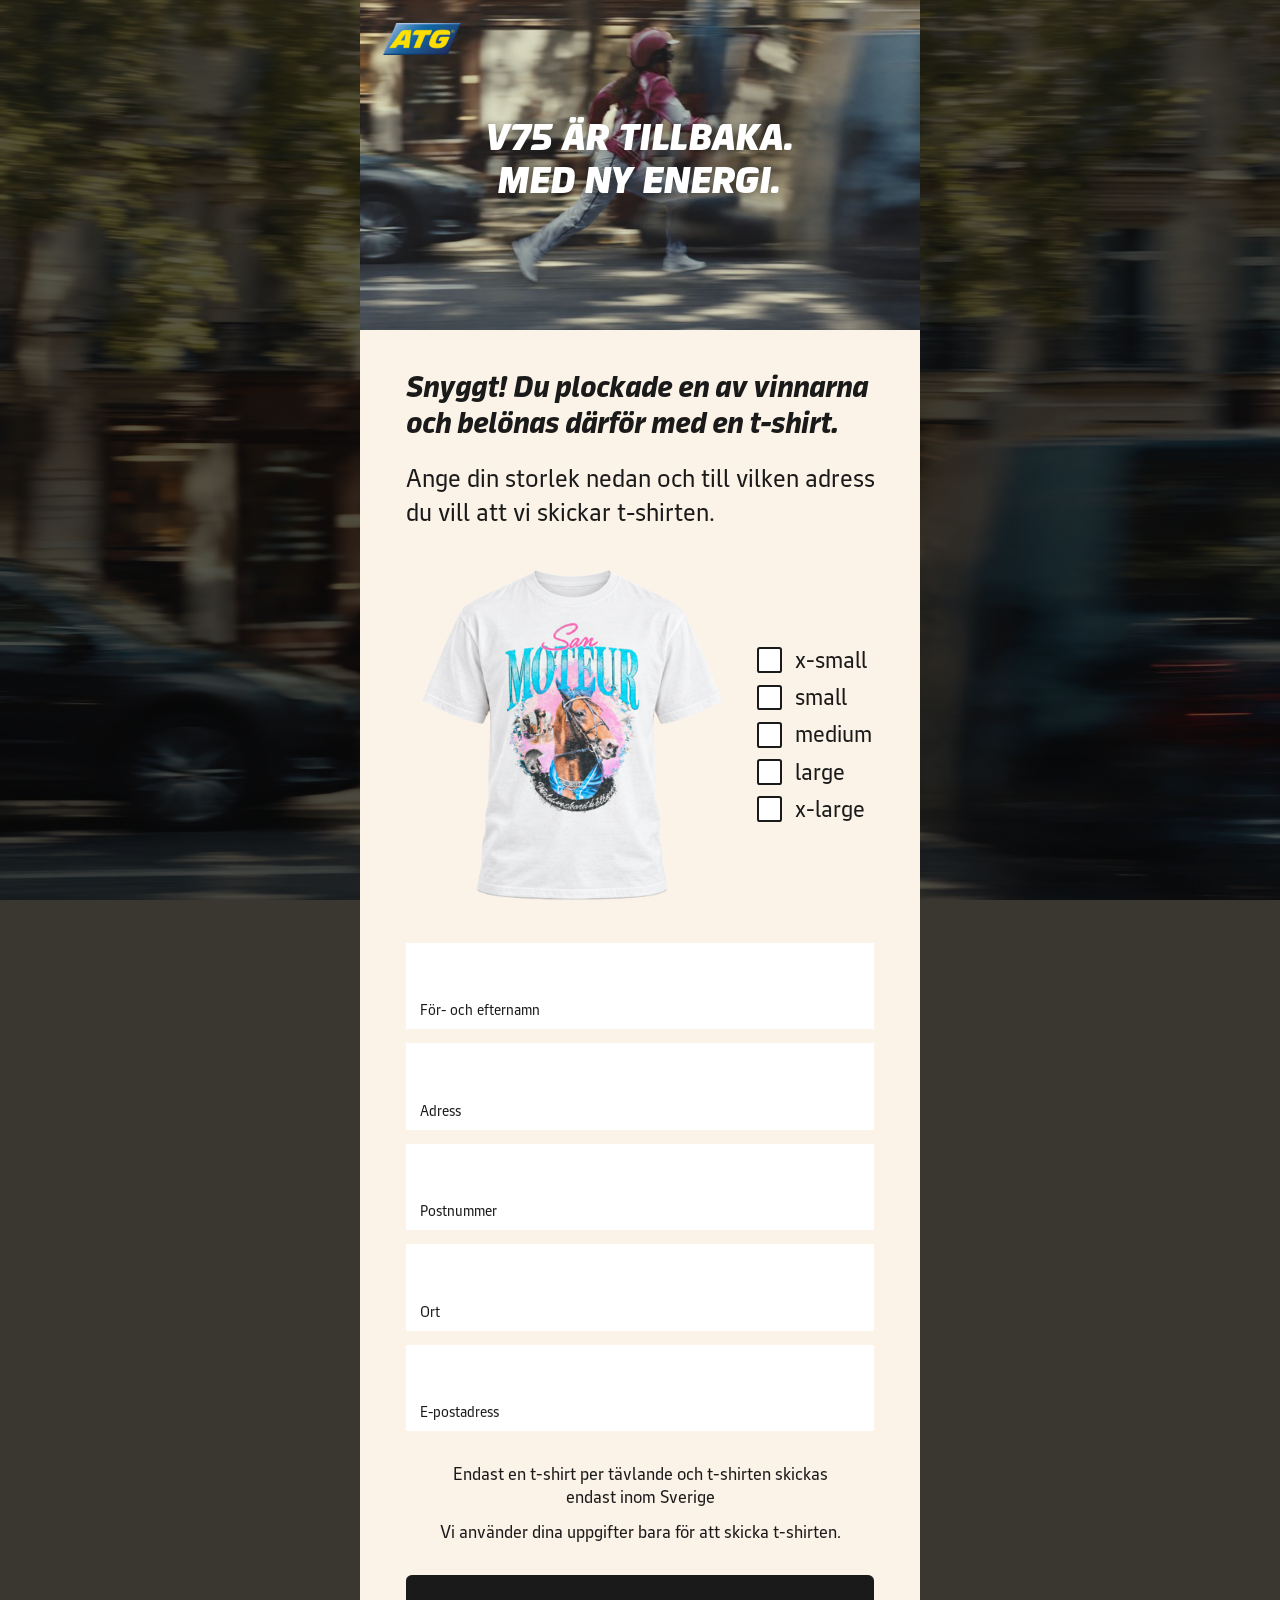
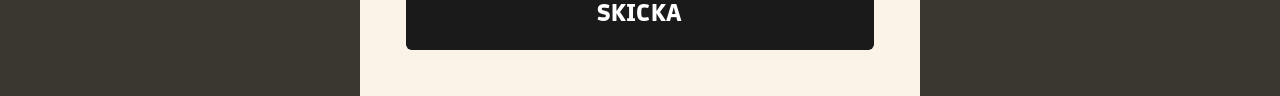
==== index.html @ 5b674ed3 "Skala layouten med kolumnbredden så proportionerna följer Claude Design-skissen Co-Authored-By: Clau" ====
<!doctype html>
<html lang="sv">
<head>
  <meta charset="utf-8">
  <meta name="viewport" content="width=device-width, initial-scale=1">
  <title>V75 är tillbaka. Hämta din t-shirt | ATG</title>
  <meta name="description" content="Snyggt! Du plockade en av vinnarna och belönas därför med en t-shirt.">
  <meta name="robots" content="noindex, nofollow">
  <meta name="theme-color" content="#3A3630">

  <meta property="og:type" content="website">
  <meta property="og:locale" content="sv_SE">
  <meta property="og:title" content="V75 är tillbaka. Med ny energi.">
  <meta property="og:description" content="Snyggt! Du plockade en av vinnarna och belönas därför med en t-shirt.">
  <meta property="og:url" content="https://shinyhappydaniel.github.io/atg-v75-kampanjsida/">
  <meta property="og:image" content="https://shinyhappydaniel.github.io/atg-v75-kampanjsida/img/og.jpg">
  <meta property="og:image:width" content="1200">
  <meta property="og:image:height" content="630">
  <meta name="twitter:card" content="summary_large_image">

  <link rel="icon" type="image/png" href="img/favicon.png">
  <link rel="apple-touch-icon" href="img/apple-touch-icon.png">
  <link rel="preload" href="fonts/ATGRubrik.woff2" as="font" type="font/woff2" crossorigin>
  <link rel="preload" href="fonts/ATGText-ExtraBoldItalic.woff2" as="font" type="font/woff2" crossorigin>
  <link rel="preload" href="fonts/ATGText-Regular.woff2" as="font" type="font/woff2" crossorigin>
  <link rel="stylesheet" href="styles.css?v=3">
</head>
<body>
  <div class="page">

    <header class="hero">
      <img class="hero__logo" src="img/atg-logo.png" width="54" height="22" alt="ATG">
      <h1 class="hero__title">V75 är tillbaka.<br>Med ny energi.</h1>
    </header>

    <main class="content">

      <div class="intro">
        <h2 class="intro__title">Snyggt! Du plockade en av vinnarna <br>och belönas därför med en t-shirt.</h2>
        <p class="intro__text">Ange din storlek nedan och till vilken adress <br>du vill att vi skickar <span class="nobr">t-shirten.</span></p>
      </div>

      <form class="form" id="tshirt-form" novalidate>

        <fieldset class="sizes">
          <legend class="visually-hidden">Storlek</legend>
          <img class="sizes__image" src="img/tshirt.png" width="422" height="455" alt="Vit t-shirt med San Moteur-tryck">
          <div class="sizes__list">
            <label class="size"><input type="radio" name="storlek" value="x-small" required> <span>x-small</span></label>
            <label class="size"><input type="radio" name="storlek" value="small"> <span>small</span></label>
            <label class="size"><input type="radio" name="storlek" value="medium"> <span>medium</span></label>
            <label class="size"><input type="radio" name="storlek" value="large"> <span>large</span></label>
            <label class="size"><input type="radio" name="storlek" value="x-large"> <span>x-large</span></label>
          </div>
        </fieldset>

        <div class="fields">
          <div class="field">
            <input id="f-namn" name="namn" type="text" autocomplete="name" required>
            <label for="f-namn">För- och efternamn</label>
          </div>
          <div class="field">
            <input id="f-adress" name="adress" type="text" autocomplete="street-address" required>
            <label for="f-adress">Adress</label>
          </div>
          <div class="field">
            <input id="f-postnr" name="postnummer" type="text" inputmode="numeric" autocomplete="postal-code" pattern="[0-9]{3} ?[0-9]{2}" maxlength="6" title="Fem siffror, till exempel 123 45" required>
            <label for="f-postnr">Postnummer</label>
          </div>
          <div class="field">
            <input id="f-ort" name="ort" type="text" autocomplete="address-level2" required>
            <label for="f-ort">Ort</label>
          </div>
          <div class="field">
            <input id="f-epost" name="epost" type="email" autocomplete="email" required>
            <label for="f-epost">E-postadress</label>
          </div>
        </div>

        <!-- Fälla för spambottar. Människor ser den aldrig. -->
        <div class="trap" aria-hidden="true">
          <label for="f-honey">Lämna tomt</label>
          <input id="f-honey" name="_honey" type="text" tabindex="-1" autocomplete="off">
        </div>

        <div class="terms">
          <p class="disclaimer">Endast en t-shirt per tävlande och t-shirten skickas <br>endast inom Sverige</p>
          <p class="disclaimer disclaimer--privacy">Vi använder dina uppgifter bara för att skicka <span class="nobr">t-shirten.</span></p>
        </div>

        <button class="submit" type="submit">Skicka</button>

        <p class="status" id="form-status" role="status" aria-live="polite" hidden></p>

      </form>
    </main>
  </div>

  <script src="script.js?v=1"></script>
</body>
</html>
---- styles.css ----
/* ATG V75: kampanjsida (t-shirt)
   Typsnitt: ATG Rubrik (hero-rubrik), ATG Text (allt annat).

   Skalning: skissen är ritad i 390 px. Alla mått anges i designpixlar (var(--u))
   och växer med kolumnen, från 390 px upp till max 560 px. Då ser sidan ut exakt
   som Claude Design-skissen på varje bredd. Under 390 px står måtten still och
   texten bryts fritt i stället. */

@font-face { font-family: "ATG Rubrik"; src: url("fonts/ATGRubrik.woff2") format("woff2"); font-weight: 400; font-style: normal; font-display: swap; }
@font-face { font-family: "ATG Text"; src: url("fonts/ATGText-Regular.woff2") format("woff2"); font-weight: 400; font-style: normal; font-display: swap; }
@font-face { font-family: "ATG Text"; src: url("fonts/ATGText-Medium.woff2") format("woff2"); font-weight: 500; font-style: normal; font-display: swap; }
@font-face { font-family: "ATG Text"; src: url("fonts/ATGText-Bold.woff2") format("woff2"); font-weight: 700; font-style: normal; font-display: swap; }
@font-face { font-family: "ATG Text"; src: url("fonts/ATGText-BoldItalic.woff2") format("woff2"); font-weight: 700; font-style: italic; font-display: swap; }
@font-face { font-family: "ATG Text"; src: url("fonts/ATGText-ExtraBold.woff2") format("woff2"); font-weight: 800; font-style: normal; font-display: swap; }
@font-face { font-family: "ATG Text"; src: url("fonts/ATGText-ExtraBoldItalic.woff2") format("woff2"); font-weight: 800; font-style: italic; font-display: swap; }

:root {
  --bg: #FCF3E8;        /* cream */
  --ink: #1A1A1A;
  --ink-hover: #000000;
  --white: #FFFFFF;
  --hero-fallback: #3A3630;
  --backdrop-dim: rgba(0, 0, 0, 0.62);   /* mörkning av helskärmsbilden bakom kolumnen */
  --size-hover: #F3EADF;

  --column: 560px;                                                   /* kolumnens maxbredd */
  --u: clamp(1px, calc(100vw / 390), calc(var(--column) / 390));     /* 1 designpixel */
  --gutter: calc(32 * var(--u));                                     /* sidomarginal */

  --font-display: "ATG Rubrik", "ATG Text", Arial, sans-serif;
  --font-text: "ATG Text", Arial, sans-serif;
}

* { box-sizing: border-box; }

html, body { margin: 0; background: var(--bg); }

body {
  font-family: var(--font-text);
  color: var(--ink);
  -webkit-font-smoothing: antialiased;
}

/* Bredare skärmar än kolumnen: hero-bilden i helskärm, mörkad, bakom kolumnen */
@media (min-width: 561px) {
  html { background: var(--hero-fallback); }
  body { background: transparent; }   /* annars målas body-färgen över bilden */

  body::before {
    content: "";
    position: fixed;
    inset: 0;
    z-index: -1;
    background-color: var(--hero-fallback);
    background-image: linear-gradient(var(--backdrop-dim), var(--backdrop-dim)), url("img/hero@2x.jpg");
    background-size: cover;
    background-position: 50% 70%;
    background-repeat: no-repeat;
  }
}

.page {
  position: relative;
  width: 100%;
  max-width: var(--column);
  min-height: 100vh;
  margin: 0 auto;
  background: var(--bg);
  display: flex;
  flex-direction: column;
}

/* Hero */
.hero {
  position: relative;
  height: calc(230 * var(--u));
  padding: calc(24 * var(--u)) var(--gutter) calc(32 * var(--u));
  display: flex;
  align-items: center;
  justify-content: center;
  background-color: var(--hero-fallback);
  background-image: url("img/hero.jpg");
  background-image: -webkit-image-set(url("img/hero.jpg") 1x, url("img/hero@2x.jpg") 2x);
  background-image: image-set(url("img/hero.jpg") 1x, url("img/hero@2x.jpg") 2x);
  background-size: 136% auto;       /* samma utsnitt som mockupen */
  background-position: 49% 100%;
  background-repeat: no-repeat;
}

.hero__logo {
  position: absolute;
  top: calc(16 * var(--u));
  left: calc(16 * var(--u));
  width: calc(54 * var(--u));
  height: auto;
}

.hero__title {
  margin: 0;
  font-family: var(--font-display);
  font-weight: 400;
  font-size: calc(25 * var(--u));
  line-height: 1.2;
  letter-spacing: 0.01em;
  text-transform: uppercase;
  text-align: center;
  white-space: nowrap;
  color: var(--white);
  text-shadow: 0 1px 10px rgba(0, 0, 0, 0.35);
}

/* Innehåll */
.content {
  display: flex;
  flex-direction: column;
  gap: calc(20 * var(--u));
  padding: calc(28 * var(--u)) var(--gutter) calc(32 * var(--u));
}

.intro { display: flex; flex-direction: column; gap: calc(14 * var(--u)); }

.intro__title {
  margin: 0;
  font-weight: 800;
  font-style: italic;
  font-size: calc(20 * var(--u));
  line-height: 1.25;
  white-space: nowrap;
}

.intro__text {
  margin: 0;
  font-size: calc(17.3 * var(--u));
  line-height: 1.35;
  white-space: nowrap;
}

/* Storlek */
.form { display: flex; flex-direction: column; gap: calc(22 * var(--u)); }

.sizes {
  margin: 0;
  padding: 0;
  border: 0;
  min-width: 0;
  display: flex;
  align-items: center;
  gap: calc(16 * var(--u));
}

.sizes__image {
  width: 70%;
  max-width: calc(276 * var(--u));
  min-width: 0;
  height: auto;
  flex: 0 1 auto;
}

.sizes__list {
  display: flex;
  flex-direction: column;
  gap: calc(4 * var(--u));
  flex: 0 0 auto;
}

.size {
  display: flex;
  align-items: center;
  gap: calc(9 * var(--u));
  min-height: calc(22 * var(--u));
  font-size: calc(16 * var(--u));
  line-height: 1;
  white-space: nowrap;
  cursor: pointer;
}

.size input {
  appearance: none;
  -webkit-appearance: none;
  width: calc(18 * var(--u));
  height: calc(18 * var(--u));
  margin: 0;
  flex: 0 0 auto;
  border: calc(1.5 * var(--u)) solid var(--ink);
  border-radius: calc(2 * var(--u));
  background: var(--white);
  display: grid;
  place-content: center;
  cursor: pointer;
  transition: background 0.15s;
}
.size:hover input:not(:checked):not(:disabled) { background: var(--size-hover); }
.size input:checked::before { content: ""; width: calc(10 * var(--u)); height: calc(10 * var(--u)); background: var(--ink); }
.size input:focus-visible { outline: 2px solid var(--ink); outline-offset: 2px; }

/* Fält */
.fields { display: flex; flex-direction: column; gap: calc(10 * var(--u)); }

.field {
  display: flex;
  flex-direction: column;
  justify-content: flex-end;
  gap: calc(6 * var(--u));
  min-height: calc(60 * var(--u));
  padding: calc(12 * var(--u)) calc(10 * var(--u)) calc(8 * var(--u));
  background: var(--white);
}
.field:focus-within { box-shadow: 0 0 0 2px var(--ink); }

.field input {
  width: 100%;
  padding: 0;
  border: 0;
  outline: 0;
  background: transparent;
  font-family: var(--font-text);
  font-size: calc(16 * var(--u));   /* aldrig under 16 px, annars zoomar iOS vid fokus */
  color: var(--ink);
}

.field label { font-size: calc(10 * var(--u)); line-height: 1; }

/* Spamfälla: utanför skärmen, aldrig synlig */
.trap {
  position: absolute;
  left: -9999px;
  width: 1px;
  height: 1px;
  overflow: hidden;
}

/* Villkor och knapp */
.terms { display: flex; flex-direction: column; gap: calc(8 * var(--u)); }

.disclaimer {
  margin: 0;
  font-size: calc(12 * var(--u));
  line-height: 1.35;
  text-align: center;
  white-space: nowrap;
}
.disclaimer--privacy { white-space: normal; }

.submit {
  appearance: none;
  width: 100%;
  min-height: calc(52 * var(--u));
  border: 0;
  border-radius: calc(4 * var(--u));
  background: var(--ink);
  color: var(--white);
  font-family: var(--font-text);
  font-weight: 800;
  font-size: calc(16 * var(--u));
  letter-spacing: 0.02em;
  text-transform: uppercase;
  cursor: pointer;
  transition: background 0.15s, transform 0.1s;
}
.submit:hover:not(:disabled) { background: var(--ink-hover); }
.submit:active:not(:disabled) { transform: translateY(1px); }
.submit:focus-visible { outline: 2px solid var(--ink); outline-offset: 2px; }
.submit:disabled { cursor: default; }

.status {
  margin: 0;
  font-weight: 700;
  font-size: calc(15 * var(--u));
  line-height: 1.4;
  text-align: center;
}

.nobr { white-space: nowrap; }   /* bryt aldrig "t-shirten" vid bindestrecket */

.visually-hidden {
  position: absolute;
  width: 1px;
  height: 1px;
  overflow: hidden;
  clip: rect(0 0 0 0);
  white-space: nowrap;
}

/* Smalare skärmar än 390 px: måtten står still (1 designpixel = 1 px) och texterna bryts naturligt.
   Hero-rubriken behåller sin brytning efter "tillbaka." men får radbrytas om den inte ryms.
   Mellanslaget före varje <br> i HTML:en håller isär orden när brytningen tas bort. */
@media (max-width: 389px) {
  .hero__title, .intro__title, .intro__text, .disclaimer { white-space: normal; }
  .intro__title br, .intro__text br, .disclaimer br { display: none; }
}
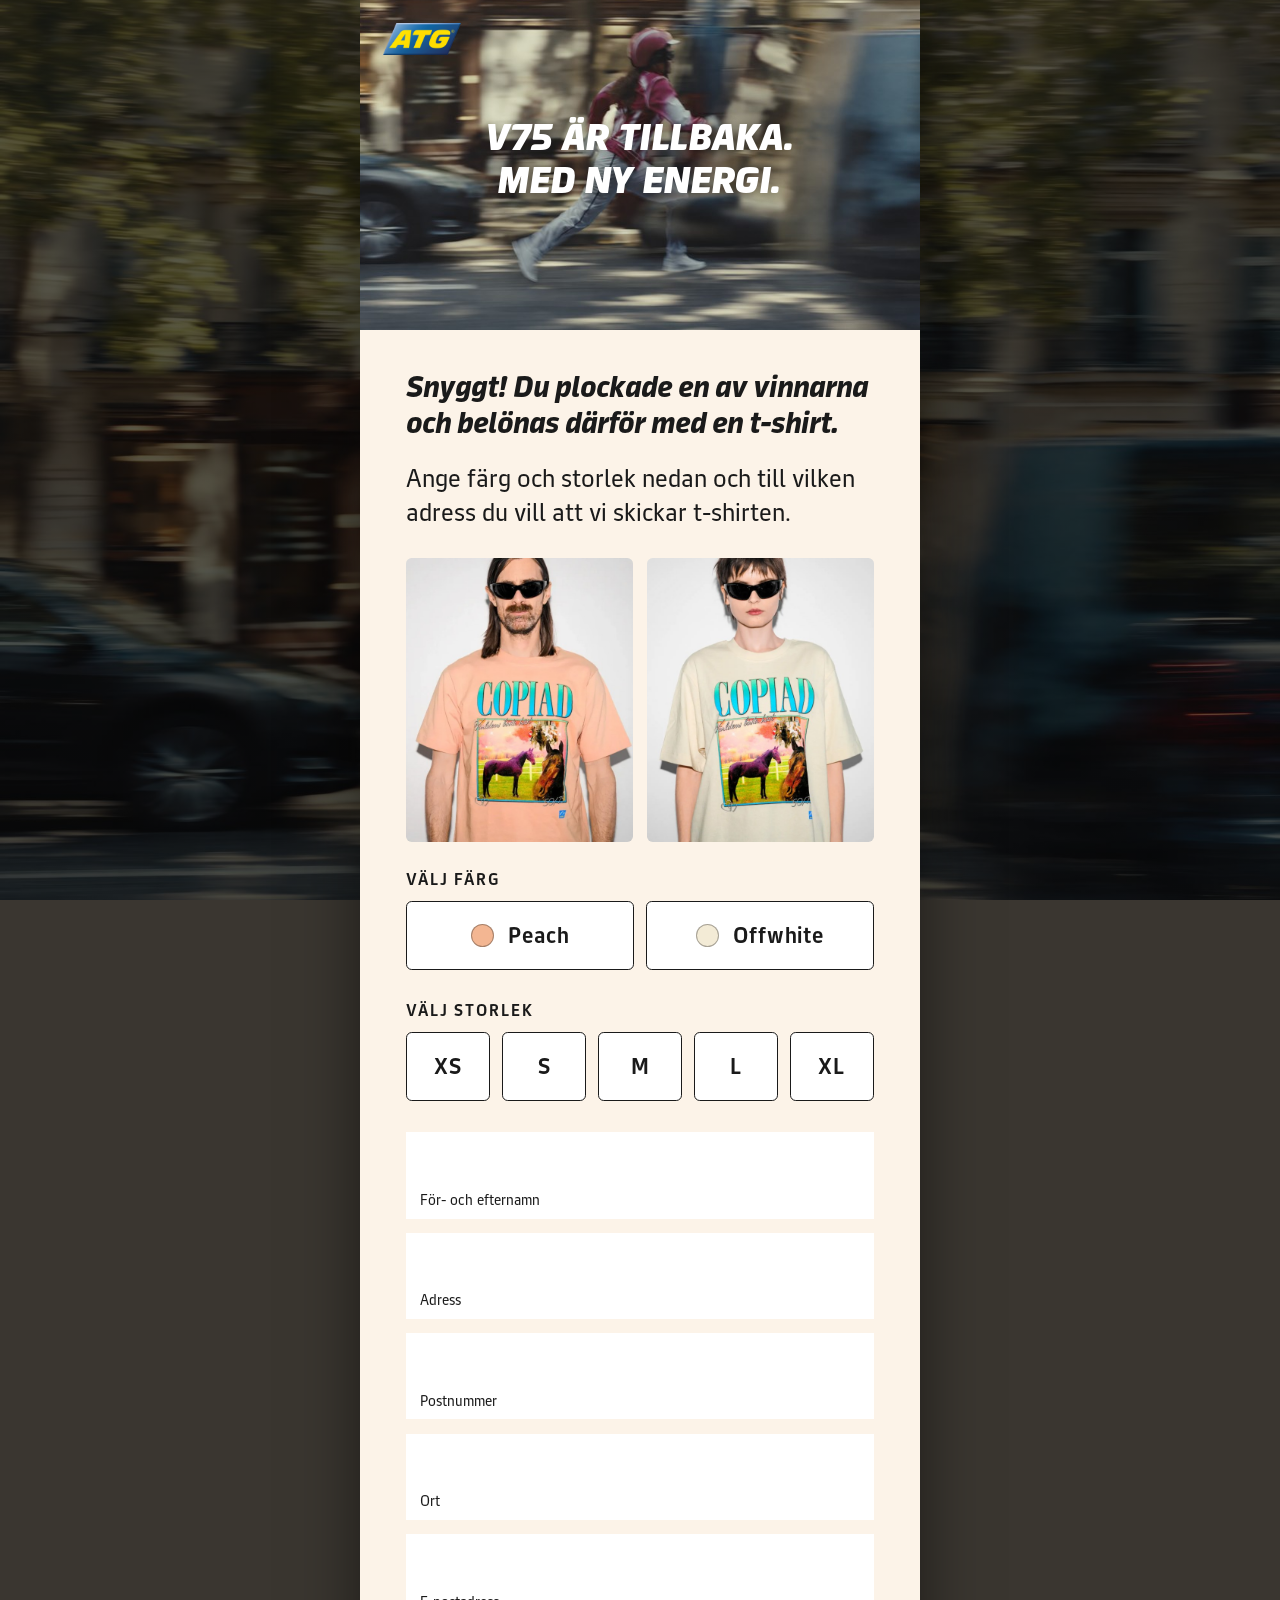
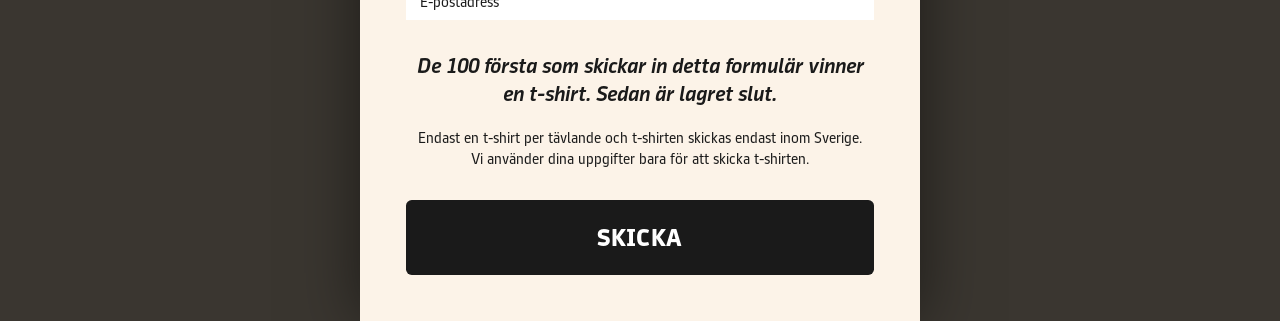
==== commit b23f0f32: "Ny Claude Design-version: foton, färgval, lagertext och slutsida Från atg-v75-kampanjsida-nyny.zip (" ====
--- a/index.html
+++ b/index.html
@@ -3,6 +3,8 @@
 <head>
   <meta charset="utf-8">
   <meta name="viewport" content="width=device-width, initial-scale=1">
+  <!-- När de 100 t-shirtarna är slut: ta bort kommentaren runt raden nedan, så skickas alla till slut.html. -->
+  <!-- <meta http-equiv="refresh" content="0; url=slut.html"> -->
   <title>V75 är tillbaka. Hämta din t-shirt | ATG</title>
   <meta name="description" content="Snyggt! Du plockade en av vinnarna och belönas därför med en t-shirt.">
   <meta name="robots" content="noindex, nofollow">
@@ -23,10 +25,10 @@
   <link rel="preload" href="fonts/ATGRubrik.woff2" as="font" type="font/woff2" crossorigin>
   <link rel="preload" href="fonts/ATGText-ExtraBoldItalic.woff2" as="font" type="font/woff2" crossorigin>
   <link rel="preload" href="fonts/ATGText-Regular.woff2" as="font" type="font/woff2" crossorigin>
-  <link rel="stylesheet" href="styles.css?v=3">
+  <link rel="stylesheet" href="styles.css?v=4">
 </head>
 <body>
-  <div class="page">
+  <div class="page" id="page">
 
     <header class="hero">
       <img class="hero__logo" src="img/atg-logo.png" width="54" height="22" alt="ATG">
@@ -37,20 +39,42 @@
 
       <div class="intro">
         <h2 class="intro__title">Snyggt! Du plockade en av vinnarna <br>och belönas därför med en t-shirt.</h2>
-        <p class="intro__text">Ange din storlek nedan och till vilken adress <br>du vill att vi skickar <span class="nobr">t-shirten.</span></p>
+        <p class="intro__text">Ange färg och storlek nedan och till vilken <br>adress du vill att vi skickar <span class="nobr">t-shirten.</span></p>
+      </div>
+
+      <div class="photos">
+        <button type="button" class="photo" data-lightbox="img/tshirt-peach.jpg" data-alt="Modell i persikofärgad t-shirt med Copiad-tryck" aria-label="Visa persikofärgad t-shirt i helskärm">
+          <img src="img/tshirt-peach.jpg" width="746" height="746" decoding="async" alt="Modell i persikofärgad t-shirt med Copiad-tryck">
+        </button>
+        <button type="button" class="photo" data-lightbox="img/tshirt-offwhite.jpg" data-alt="Modell i offwhite t-shirt med Copiad-tryck" aria-label="Visa offwhite t-shirt i helskärm">
+          <img src="img/tshirt-offwhite.jpg" width="746" height="746" decoding="async" alt="Modell i offwhite t-shirt med Copiad-tryck">
+        </button>
       </div>
 
       <form class="form" id="tshirt-form" novalidate>
 
-        <fieldset class="sizes">
-          <legend class="visually-hidden">Storlek</legend>
-          <img class="sizes__image" src="img/tshirt.png" width="422" height="455" alt="Vit t-shirt med San Moteur-tryck">
-          <div class="sizes__list">
-            <label class="size"><input type="radio" name="storlek" value="x-small" required> <span>x-small</span></label>
-            <label class="size"><input type="radio" name="storlek" value="small"> <span>small</span></label>
-            <label class="size"><input type="radio" name="storlek" value="medium"> <span>medium</span></label>
-            <label class="size"><input type="radio" name="storlek" value="large"> <span>large</span></label>
-            <label class="size"><input type="radio" name="storlek" value="x-large"> <span>x-large</span></label>
+        <fieldset class="choice">
+          <legend class="choice__legend">Välj färg</legend>
+          <div class="choice__row">
+            <label class="chip chip--color">
+              <input type="radio" name="farg" value="peach" required>
+              <span class="chip__face"><span class="swatch swatch--peach"></span>Peach</span>
+            </label>
+            <label class="chip chip--color">
+              <input type="radio" name="farg" value="offwhite">
+              <span class="chip__face"><span class="swatch swatch--offwhite"></span>Offwhite</span>
+            </label>
+          </div>
+        </fieldset>
+
+        <fieldset class="choice">
+          <legend class="choice__legend">Välj storlek</legend>
+          <div class="choice__row">
+            <label class="chip"><input type="radio" name="storlek" value="xs" required><span class="chip__face">XS</span></label>
+            <label class="chip"><input type="radio" name="storlek" value="s"><span class="chip__face">S</span></label>
+            <label class="chip"><input type="radio" name="storlek" value="m"><span class="chip__face">M</span></label>
+            <label class="chip"><input type="radio" name="storlek" value="l"><span class="chip__face">L</span></label>
+            <label class="chip"><input type="radio" name="storlek" value="xl"><span class="chip__face">XL</span></label>
           </div>
         </fieldset>
 
@@ -83,10 +107,9 @@
           <input id="f-honey" name="_honey" type="text" tabindex="-1" autocomplete="off">
         </div>
 
-        <div class="terms">
-          <p class="disclaimer">Endast en t-shirt per tävlande och t-shirten skickas <br>endast inom Sverige</p>
-          <p class="disclaimer disclaimer--privacy">Vi använder dina uppgifter bara för att skicka <span class="nobr">t-shirten.</span></p>
-        </div>
+        <p class="stock">De 100 första som skickar in detta formulär vinner en t-shirt. Sedan är lagret slut.</p>
+
+        <p class="disclaimer">Endast en t-shirt per tävlande och t-shirten skickas endast inom Sverige. <br>Vi använder dina uppgifter bara för att skicka <span class="nobr">t-shirten.</span></p>
 
         <button class="submit" type="submit">Skicka</button>
 
@@ -96,6 +119,15 @@
     </main>
   </div>
 
-  <script src="script.js?v=1"></script>
+  <!-- Helskärmsvisning av bild -->
+  <div class="lightbox" id="lightbox" role="dialog" aria-modal="true" aria-label="Förstorad bild" hidden>
+    <button type="button" class="lightbox__backdrop" id="lightbox-backdrop" aria-label="Stäng"></button>
+    <img class="lightbox__img" id="lightbox-img" alt="">
+    <button type="button" class="lightbox__close" id="lightbox-close" aria-label="Stäng förstorad bild">
+      <svg width="22" height="22" viewBox="0 0 22 22" fill="none" aria-hidden="true"><path d="M3 3L19 19M19 3L3 19" stroke="currentColor" stroke-width="1.8" stroke-linecap="round"/></svg>
+    </button>
+  </div>
+
+  <script src="script.js?v=2"></script>
 </body>
 </html>
--- a/styles.css
+++ b/styles.css
@@ -21,7 +21,11 @@
   --white: #FFFFFF;
   --hero-fallback: #3A3630;
   --backdrop-dim: rgba(0, 0, 0, 0.62);   /* mörkning av helskärmsbilden bakom kolumnen */
-  --size-hover: #F3EADF;
+  --chip-hover: #F2E6D8;
+  --peach: #F3B692;     /* färgprov t-shirt */
+  --offwhite: #F3EBD6;
+  --swatch-edge: rgba(26, 26, 26, 0.35);
+  --lightbox-bg: rgba(10, 8, 6, 0.94);
 
   --column: 560px;                                                   /* kolumnens maxbredd */
   --u: clamp(1px, calc(100vw / 390), calc(var(--column) / 390));     /* 1 designpixel */
@@ -57,6 +61,8 @@
     background-position: 50% 70%;
     background-repeat: no-repeat;
   }
+
+  .page { box-shadow: 0 0 60px rgba(0, 0, 0, 0.5); }
 }
 
 .page {
@@ -117,6 +123,8 @@
   padding: calc(28 * var(--u)) var(--gutter) calc(32 * var(--u));
 }
 
+.content--soldout { padding: calc(40 * var(--u)) var(--gutter) calc(48 * var(--u)); }
+
 .intro { display: flex; flex-direction: column; gap: calc(14 * var(--u)); }
 
 .intro__title {
@@ -135,63 +143,150 @@
   white-space: nowrap;
 }
 
-/* Storlek */
-.form { display: flex; flex-direction: column; gap: calc(22 * var(--u)); }
-
-.sizes {
-  margin: 0;
-  padding: 0;
-  border: 0;
-  min-width: 0;
-  display: flex;
-  align-items: center;
-  gap: calc(16 * var(--u));
-}
-
-.sizes__image {
-  width: 70%;
-  max-width: calc(276 * var(--u));
-  min-width: 0;
-  height: auto;
-  flex: 0 1 auto;
-}
-
-.sizes__list {
-  display: flex;
-  flex-direction: column;
-  gap: calc(4 * var(--u));
-  flex: 0 0 auto;
-}
-
-.size {
-  display: flex;
-  align-items: center;
-  gap: calc(9 * var(--u));
-  min-height: calc(22 * var(--u));
-  font-size: calc(16 * var(--u));
-  line-height: 1;
-  white-space: nowrap;
-  cursor: pointer;
-}
-
-.size input {
+.intro__title--wrap { white-space: normal; line-height: 1.3; }
+.intro__text--wrap { white-space: normal; }
+
+/* Foton */
+.photos {
+  display: grid;
+  grid-template-columns: repeat(2, minmax(0, 1fr));
+  gap: calc(10 * var(--u));
+}
+
+.photo {
   appearance: none;
   -webkit-appearance: none;
-  width: calc(18 * var(--u));
-  height: calc(18 * var(--u));
-  margin: 0;
+  margin: 0;
+  padding: 0;
+  border: 0;
+  background: none;
+  border-radius: calc(4 * var(--u));
+  cursor: zoom-in;
+  display: block;
+}
+.photo img {
+  width: 100%;
+  height: auto;
+  aspect-ratio: 4 / 5;
+  object-fit: cover;
+  object-position: 50% 60%;
+  border-radius: calc(4 * var(--u));
+  display: block;
+}
+.photo:hover img { filter: brightness(0.95); }
+.photo:focus-visible { outline: 2px solid var(--ink); outline-offset: 2px; }
+
+/* Lightbox: fast i px, den täcker hela skärmen och följer inte kolumnen */
+.lightbox {
+  position: fixed;
+  inset: 0;
+  z-index: 50;
+  background: var(--lightbox-bg);
+  display: flex;
+  align-items: center;
+  justify-content: center;
+  padding: 16px;
+}
+.lightbox[hidden] { display: none; }
+
+.lightbox__backdrop {
+  position: absolute;
+  inset: 0;
+  appearance: none;
+  -webkit-appearance: none;
+  border: 0;
+  background: transparent;
+  cursor: zoom-out;
+}
+
+.lightbox__img {
+  position: relative;
+  max-width: 100%;
+  max-height: 100%;
+  width: auto;
+  height: auto;
+  object-fit: contain;
+  border-radius: 4px;
+  box-shadow: 0 10px 40px rgba(0, 0, 0, 0.6);
+}
+
+.lightbox__close {
+  position: absolute;
+  top: 12px;
+  right: 12px;
+  width: 44px;
+  height: 44px;
+  appearance: none;
+  -webkit-appearance: none;
+  border: 0;
+  border-radius: 22px;
+  background: rgba(255, 255, 255, 0.12);
+  color: var(--white);
+  display: flex;
+  align-items: center;
+  justify-content: center;
+  cursor: pointer;
+}
+.lightbox__close:hover { background: rgba(255, 255, 255, 0.22); }
+.lightbox__close:focus-visible { outline: 2px solid var(--white); outline-offset: 2px; }
+
+/* Färg- och storleksval */
+.form { display: flex; flex-direction: column; gap: calc(22 * var(--u)); }
+
+.choice { margin: 0; padding: 0; border: 0; min-width: 0; }
+
+.choice__legend {
+  padding: 0;
+  margin: 0 0 calc(8 * var(--u));
+  font-size: calc(11 * var(--u));
+  font-weight: 700;
+  letter-spacing: 0.12em;
+  text-transform: uppercase;
+}
+
+.choice__row { display: flex; gap: calc(8 * var(--u)); }
+
+.chip { flex: 1 1 0; min-width: 0; position: relative; }
+
+.chip input {
+  position: absolute;
+  opacity: 0;
+  width: 1px;
+  height: 1px;
+  margin: 0;
+}
+
+.chip__face {
+  display: flex;
+  align-items: center;
+  justify-content: center;
+  gap: calc(10 * var(--u));
+  min-height: calc(48 * var(--u));
+  border: calc(1 * var(--u)) solid var(--ink);
+  border-radius: calc(4 * var(--u));
+  background: var(--white);
+  color: var(--ink);
+  font-weight: 700;
+  font-size: calc(15 * var(--u));
+  letter-spacing: 0.04em;
+  cursor: pointer;
+  transition: background 0.12s, color 0.12s, transform 0.1s;
+}
+.chip:hover input:not(:checked):not(:disabled) + .chip__face { background: var(--chip-hover); }
+.chip:active input:not(:disabled) + .chip__face { transform: translateY(1px); }
+.chip input:checked + .chip__face { background: var(--ink); color: var(--white); }
+.chip input:focus-visible + .chip__face { outline: 2px solid var(--ink); outline-offset: 2px; }
+.chip input:disabled + .chip__face { cursor: default; }
+
+.swatch {
+  width: calc(16 * var(--u));
+  height: calc(16 * var(--u));
+  border-radius: 50%;
+  border: calc(1 * var(--u)) solid var(--swatch-edge);
   flex: 0 0 auto;
-  border: calc(1.5 * var(--u)) solid var(--ink);
-  border-radius: calc(2 * var(--u));
-  background: var(--white);
-  display: grid;
-  place-content: center;
-  cursor: pointer;
-  transition: background 0.15s;
-}
-.size:hover input:not(:checked):not(:disabled) { background: var(--size-hover); }
-.size input:checked::before { content: ""; width: calc(10 * var(--u)); height: calc(10 * var(--u)); background: var(--ink); }
-.size input:focus-visible { outline: 2px solid var(--ink); outline-offset: 2px; }
+}
+.swatch--peach { background: var(--peach); }
+.swatch--offwhite { background: var(--offwhite); }
 
 /* Fält */
 .fields { display: flex; flex-direction: column; gap: calc(10 * var(--u)); }
@@ -229,17 +324,22 @@
   overflow: hidden;
 }
 
-/* Villkor och knapp */
-.terms { display: flex; flex-direction: column; gap: calc(8 * var(--u)); }
+/* Lagertext, villkor och knapp */
+.stock {
+  margin: 0;
+  font-weight: 700;
+  font-style: italic;
+  font-size: calc(14 * var(--u));
+  line-height: 1.4;
+  text-align: center;
+}
 
 .disclaimer {
-  margin: 0;
-  font-size: calc(12 * var(--u));
-  line-height: 1.35;
+  margin: calc(-8 * var(--u)) 0 0;
+  font-size: calc(10 * var(--u));   /* samma som fältetiketterna */
+  line-height: 1.4;
   text-align: center;
-  white-space: nowrap;
-}
-.disclaimer--privacy { white-space: normal; }
+}
 
 .submit {
   appearance: none;
@@ -272,19 +372,10 @@
 
 .nobr { white-space: nowrap; }   /* bryt aldrig "t-shirten" vid bindestrecket */
 
-.visually-hidden {
-  position: absolute;
-  width: 1px;
-  height: 1px;
-  overflow: hidden;
-  clip: rect(0 0 0 0);
-  white-space: nowrap;
-}
-
 /* Smalare skärmar än 390 px: måtten står still (1 designpixel = 1 px) och texterna bryts naturligt.
    Hero-rubriken behåller sin brytning efter "tillbaka." men får radbrytas om den inte ryms.
    Mellanslaget före varje <br> i HTML:en håller isär orden när brytningen tas bort. */
 @media (max-width: 389px) {
-  .hero__title, .intro__title, .intro__text, .disclaimer { white-space: normal; }
-  .intro__title br, .intro__text br, .disclaimer br { display: none; }
-}
+  .hero__title, .intro__title, .intro__text { white-space: normal; }
+  .intro__title br, .intro__text br { display: none; }
+}
